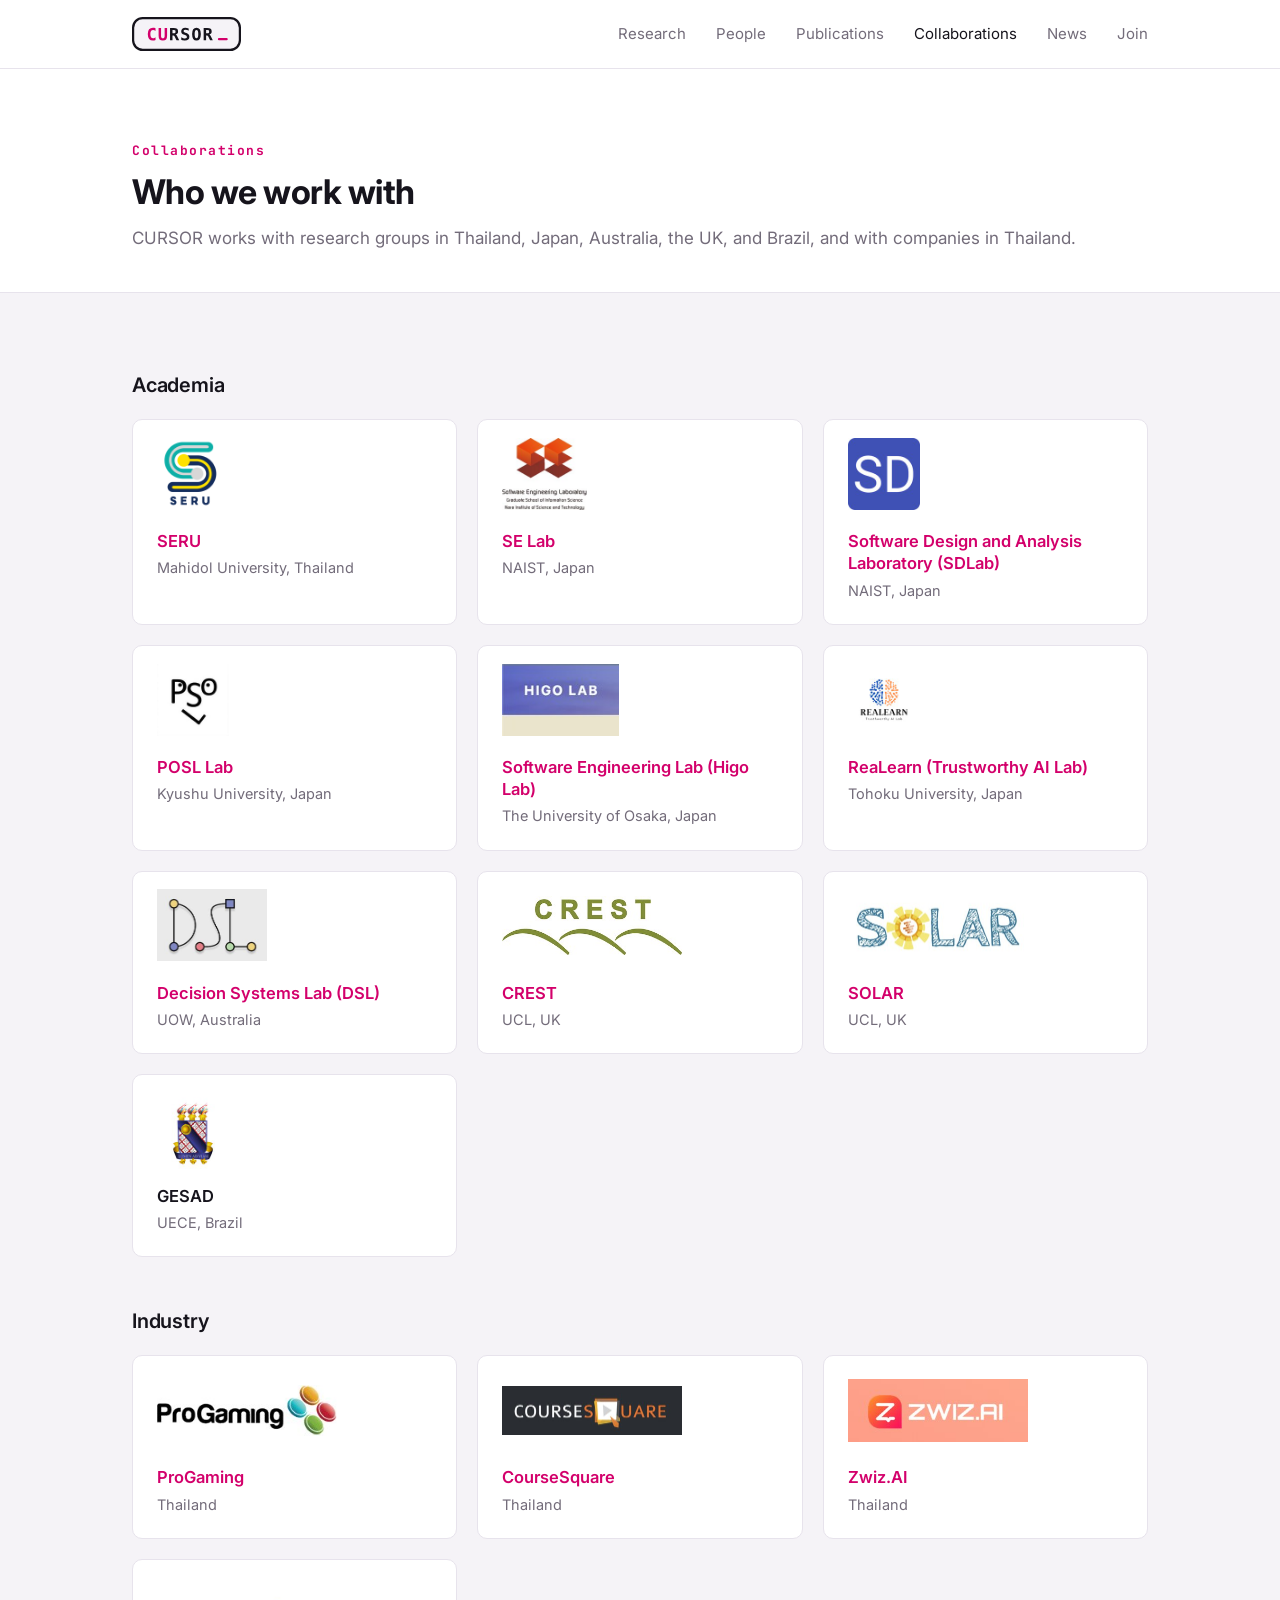
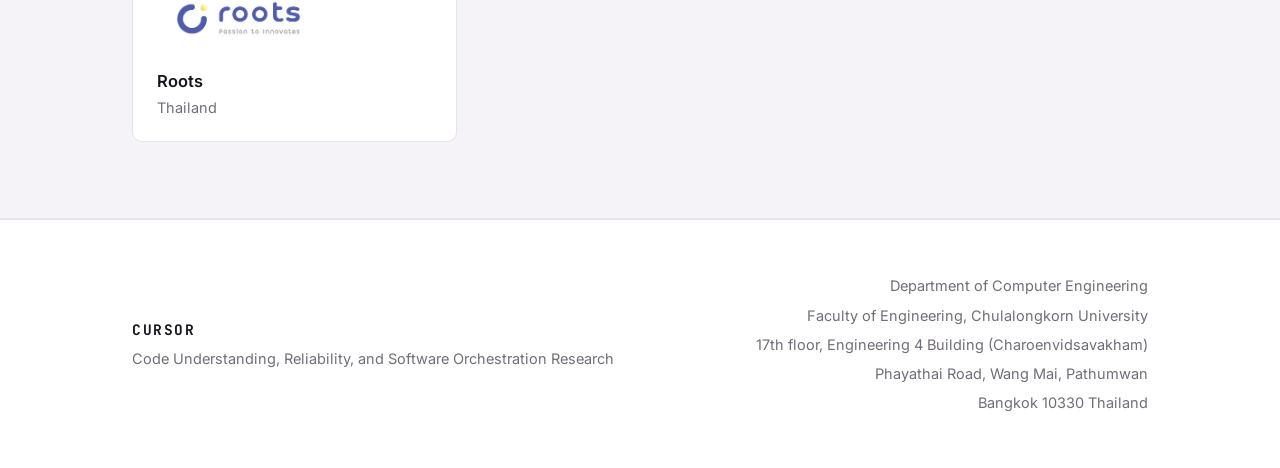
==== collaborations.html @ 875ae2e3 "Add Collaborations page and QuASoQ 2026 news Add a Collaborations menu item and page listing academi" ====
<!DOCTYPE html>
<html lang="en">
<head>
<meta charset="UTF-8">
<meta name="viewport" content="width=device-width, initial-scale=1.0">
<title>Collaborations — CURSOR</title>
<meta name="description" content="Research groups that collaborate with CURSOR, the software engineering research lab at the Department of Computer Engineering, Faculty of Engineering, Chulalongkorn University.">
<link rel="icon" href="images/favicon.ico" sizes="32x32">
<link rel="icon" type="image/svg+xml" href="images/favicon.svg">
<link rel="apple-touch-icon" href="images/apple-touch-icon.png">
<link rel="preconnect" href="https://fonts.googleapis.com">
<link rel="preconnect" href="https://fonts.gstatic.com" crossorigin>
<link href="https://fonts.googleapis.com/css2?family=Inter:wght@400;500;600;700&family=JetBrains+Mono:wght@500;700&display=swap" rel="stylesheet">
<link rel="stylesheet" href="css/style.css">
</head>
<body>

<header class="nav">
  <div class="wrap nav-inner">
    <a class="brand" href="index.html" aria-label="CURSOR home">
      <img class="logo" src="images/cursor-field.svg" alt="CURSOR" width="109" height="34">
    </a>
    <button class="menu-btn" aria-label="Menu" aria-expanded="false"><span></span><span></span><span></span></button>
    <nav class="links" id="menu">
      <a href="index.html#research">Research</a>
      <a href="people.html">People</a>
      <a href="publications.html">Publications</a>
      <a href="collaborations.html" aria-current="page" style="color:var(--ink)">Collaborations</a>
      <a href="news.html">News</a>
      <a href="index.html#join">Join</a>
    </nav>
  </div>
</header>

<main id="top">

  <section class="page-head">
    <div class="wrap">
      <div class="sec-head" style="margin-bottom:0">
        <h2>Collaborations</h2>
        <div class="big">Who we work with</div>
        <p>CURSOR works with research groups in Thailand, Japan, Australia, the UK, and Brazil, and with companies in Thailand.</p>
      </div>
    </div>
  </section>

  <section class="panel">
    <div class="wrap">
      <h3 class="partner-group">Academia</h3>
      <div class="partners">
        <div class="partner">
          <div class="partner-logo"><a href="https://muict-seru.github.io" tabindex="-1" aria-hidden="true"><img src="images/partners/seru.png" alt="SERU logo" loading="lazy"></a></div>
          <h4><a href="https://muict-seru.github.io" style="color:var(--magenta)">SERU</a></h4>
          <p>Mahidol University, Thailand</p>
        </div>
        <div class="partner">
          <div class="partner-logo"><a href="https://naist-se.github.io/" tabindex="-1" aria-hidden="true"><img src="images/partners/se-lab-naist-japan.jpg" alt="SE Lab logo" loading="lazy"></a></div>
          <h4><a href="https://naist-se.github.io/" style="color:var(--magenta)">SE Lab</a></h4>
          <p>NAIST, Japan</p>
        </div>
        <div class="partner">
          <div class="partner-logo"><a href="https://sdlab.naist.jp/en/" tabindex="-1" aria-hidden="true"><img src="images/partners/sd-lab-naist-japan.jpg" alt="Software Design and Analysis Laboratory (SDLab) logo" loading="lazy"></a></div>
          <h4><a href="https://sdlab.naist.jp/en/" style="color:var(--magenta)">Software Design and Analysis Laboratory (SDLab)</a></h4>
          <p>NAIST, Japan</p>
        </div>
        <div class="partner">
          <div class="partner-logo"><a href="https://posl.ait.kyushu-u.ac.jp/en/" tabindex="-1" aria-hidden="true"><img src="images/partners/posl-lab-kyushu-university-japan.jpg" alt="POSL Lab logo" loading="lazy"></a></div>
          <h4><a href="https://posl.ait.kyushu-u.ac.jp/en/" style="color:var(--magenta)">POSL Lab</a></h4>
          <p>Kyushu University, Japan</p>
        </div>
        <div class="partner">
          <div class="partner-logo"><a href="https://sel.ist.osaka-u.ac.jp/" tabindex="-1" aria-hidden="true"><img src="images/partners/software-engineering-lab-higo-lab.jpg" alt="Software Engineering Lab (Higo Lab) logo" loading="lazy"></a></div>
          <h4><a href="https://sel.ist.osaka-u.ac.jp/" style="color:var(--magenta)">Software Engineering Lab (Higo Lab)</a></h4>
          <p>The University of Osaka, Japan</p>
        </div>
        <div class="partner">
          <div class="partner-logo"><a href="https://sites.google.com/view/racharak-lab" tabindex="-1" aria-hidden="true"><img src="images/partners/realearn-trustworthy-ai-lab-tohoku.jpg" alt="ReaLearn (Trustworthy AI Lab) logo" loading="lazy"></a></div>
          <h4><a href="https://sites.google.com/view/racharak-lab" style="color:var(--magenta)">ReaLearn (Trustworthy AI Lab)</a></h4>
          <p>Tohoku University, Japan</p>
        </div>
        <div class="partner">
          <div class="partner-logo"><a href="http://www.dsl.uow.edu.au/" tabindex="-1" aria-hidden="true"><img src="images/partners/decision-systems-lab-dsl-uow.jpg" alt="Decision Systems Lab (DSL) logo" loading="lazy"></a></div>
          <h4><a href="http://www.dsl.uow.edu.au/" style="color:var(--magenta)">Decision Systems Lab (DSL)</a></h4>
          <p>UOW, Australia</p>
        </div>
        <div class="partner">
          <div class="partner-logo"><a href="https://www.ucl.ac.uk/crest" tabindex="-1" aria-hidden="true"><img src="images/partners/centre-for-research-on-evolution.jpg" alt="CREST logo" loading="lazy"></a></div>
          <h4><a href="https://www.ucl.ac.uk/crest" style="color:var(--magenta)">CREST</a></h4>
          <p>UCL, UK</p>
        </div>
        <div class="partner">
          <div class="partner-logo"><a href="https://solar.cs.ucl.ac.uk/" tabindex="-1" aria-hidden="true"><img src="images/partners/software-optimisation-learning-and-analytics.jpg" alt="SOLAR logo" loading="lazy"></a></div>
          <h4><a href="https://solar.cs.ucl.ac.uk/" style="color:var(--magenta)">SOLAR</a></h4>
          <p>UCL, UK</p>
        </div>
        <div class="partner">
          <div class="partner-logo"><img src="images/partners/software-engineering-and-distributed-systems.jpg" alt="GESAD logo" loading="lazy"></div>
          <h4>GESAD</h4>
          <p>UECE, Brazil</p>
        </div>
      </div>
      <h3 class="partner-group">Industry</h3>
      <div class="partners">
        <div class="partner">
          <div class="partner-logo"><a href="https://www.progaming.co.th/" tabindex="-1" aria-hidden="true"><img src="images/partners/progaming.jpg" alt="ProGaming logo" loading="lazy"></a></div>
          <h4><a href="https://www.progaming.co.th/" style="color:var(--magenta)">ProGaming</a></h4>
          <p>Thailand</p>
        </div>
        <div class="partner">
          <div class="partner-logo"><a href="https://www.coursesquare.co/" tabindex="-1" aria-hidden="true"><img src="images/partners/coursesquare.jpg" alt="CourseSquare logo" loading="lazy"></a></div>
          <h4><a href="https://www.coursesquare.co/" style="color:var(--magenta)">CourseSquare</a></h4>
          <p>Thailand</p>
        </div>
        <div class="partner">
          <div class="partner-logo"><a href="https://www.zwiz.ai/" tabindex="-1" aria-hidden="true"><img src="images/partners/zwizai.jpg" alt="Zwiz.AI logo" loading="lazy"></a></div>
          <h4><a href="https://www.zwiz.ai/" style="color:var(--magenta)">Zwiz.AI</a></h4>
          <p>Thailand</p>
        </div>
        <div class="partner">
          <div class="partner-logo"><img src="images/partners/roots-current-and-previous-funding.jpg" alt="Roots logo" loading="lazy"></div>
          <h4>Roots</h4>
          <p>Thailand</p>
        </div>
      </div>
    </div>
  </section>

</main>

<footer>
  <div class="wrap foot-inner">
    <div>
      <div class="foot-brand">CURSOR</div>
      <div style="margin-top:6px;">Code Understanding, Reliability, and Software Orchestration Research</div>
    </div>
    <div class="foot-addr">
      <div>Department of Computer Engineering</div>
      <div style="margin-top:6px;">Faculty of Engineering, Chulalongkorn University</div>
      <div style="margin-top:6px;">17th floor, Engineering 4 Building (Charoenvidsavakham)</div>
      <div style="margin-top:6px;">Phayathai Road, Wang Mai, Pathumwan</div>
      <div style="margin-top:6px;">Bangkok 10330 Thailand</div>
    </div>
  </div>
</footer>

<script>
  var btn=document.querySelector('.menu-btn'), menu=document.getElementById('menu');
  btn.addEventListener('click',function(){var open=menu.classList.toggle('open');btn.setAttribute('aria-expanded',open);});
  menu.addEventListener('click',function(e){if(e.target.tagName==='A') menu.classList.remove('open');});
</script>
</body>
</html>
---- css/style.css ----
:root{
  --white:#FFFFFF;--panel:#F5F3F7;--ink:#16141C;--magenta:#D3006B;
  --slate:#736C7A;--hair:#E7E3EC;--maxw:1080px;
  --sans:'Inter',system-ui,-apple-system,Segoe UI,Helvetica,Arial,sans-serif;
  --mono:'JetBrains Mono',ui-monospace,SFMono-Regular,Menlo,Consolas,monospace;
}
*{box-sizing:border-box;}
html{scroll-behavior:smooth;}
@media (prefers-reduced-motion:reduce){html{scroll-behavior:auto;}}
body{margin:0;background:var(--white);color:var(--ink);font-family:var(--sans);
  font-size:17px;line-height:1.6;-webkit-font-smoothing:antialiased;text-rendering:optimizeLegibility;}
a{color:inherit;text-decoration:none;}
.wrap{max-width:var(--maxw);margin:0 auto;padding:0 32px;}

header.nav{position:sticky;top:0;z-index:50;background:rgba(255,255,255,.86);
  backdrop-filter:saturate(1.4) blur(8px);border-bottom:1px solid var(--hair);}
.nav-inner{display:flex;align-items:center;justify-content:space-between;height:68px;}
.brand{display:flex;align-items:center;gap:12px;}
.brand .logo{height:34px;width:auto;display:block;}
nav.links{display:flex;gap:30px;}
nav.links a{font-size:15px;color:var(--slate);transition:color .15s;}
nav.links a:hover{color:var(--ink);}
.menu-btn{display:none;background:none;border:0;cursor:pointer;padding:8px;}
.menu-btn span{display:block;width:22px;height:2px;background:var(--ink);margin:4px 0;}

.hero{padding:96px 0 72px;}
.hero-grid{display:grid;grid-template-columns:1fr;gap:36px;}
.kicker{font-family:var(--mono);font-size:13px;color:var(--slate);margin:0 0 22px;letter-spacing:.5px;}
.kicker .dot{color:var(--magenta);}
h1.hero-title{font-size:clamp(34px,5vw,52px);line-height:1.08;font-weight:700;letter-spacing:-.02em;margin:0 0 22px;}
.hero-sub{font-family:var(--mono);font-size:15px;color:var(--ink);margin:0 0 24px;font-weight:500;}
.hero p.lede{font-size:18px;color:var(--slate);margin:0 0 32px;}
.cta-row{display:flex;gap:14px;flex-wrap:wrap;}
.btn{display:inline-block;padding:12px 22px;border-radius:8px;font-size:15px;font-weight:600;transition:background .15s,border-color .15s;}
.btn-primary{background:var(--ink);color:var(--white);}
.btn-primary:hover{background:#000;}
.btn-ghost{border:1px solid var(--hair);color:var(--ink);}
.btn-ghost:hover{border-color:var(--ink);}
.hero-art{order:-1;display:flex;justify-content:flex-start;}
.hero-art svg{width:100%;max-width:300px;height:auto;}

.draw{stroke-dasharray:1;stroke-dashoffset:1;animation:draw 1.05s ease forwards;}
@keyframes draw{to{stroke-dashoffset:0;}}
.pop{opacity:0;animation:pop .32s ease forwards;}
@keyframes pop{to{opacity:1;}}
.uscore{animation:blink 1.15s steps(1,end) infinite;}
@keyframes blink{0%,55%{opacity:1;}56%,100%{opacity:0;}}
@media (prefers-reduced-motion:reduce){
  .draw{stroke-dashoffset:0;animation:none;}.pop{opacity:1;animation:none;}.uscore{animation:none;}
}

section{padding:76px 0;}
section.panel{background:var(--panel);border-top:1px solid var(--hair);border-bottom:1px solid var(--hair);}
.sec-head{margin:0 0 40px;}
.sec-head h2{font-size:13px;font-family:var(--mono);font-weight:700;letter-spacing:1.5px;color:var(--magenta);margin:0 0 10px;}
.sec-head .big{font-size:clamp(26px,3.5vw,34px);font-weight:700;letter-spacing:-.015em;line-height:1.15;color:var(--ink);}
.sec-head p{color:var(--slate);margin:14px 0 0;}

.pillars{position:relative;display:grid;grid-template-columns:repeat(3,1fr);gap:36px;margin-top:16px;}
.pillars::before{content:"";position:absolute;top:10px;left:9px;right:calc(33.333% - 33px);height:2px;background:var(--ink);}
.pillar{position:relative;padding-top:44px;}
.pillar .node{position:absolute;top:2px;left:0;width:18px;height:18px;border-radius:50%;background:var(--magenta);}
.pillar h3{font-size:20px;margin:0 0 10px;font-weight:600;letter-spacing:-.01em;}
.pillar p{margin:0;color:var(--slate);font-size:15.5px;}
.pillar .tags{margin-top:14px;font-family:var(--mono);font-size:12.5px;color:var(--ink);}
.partner-group{font-size:20px;font-weight:600;letter-spacing:-.01em;margin:0 0 18px;}
.partners + .partner-group{margin-top:48px;}
.partners{display:grid;grid-template-columns:repeat(3,1fr);gap:20px;}
.partner{background:var(--white);border:1px solid var(--hair);border-radius:10px;padding:22px 24px;}
.partner-logo{height:72px;display:flex;align-items:center;margin-bottom:16px;}
.partner-logo img{max-height:72px;max-width:180px;width:auto;height:auto;}
.partner h4{font-size:16.5px;margin:0 0 4px;font-weight:600;line-height:1.35;}
.partner p{margin:0;color:var(--slate);font-size:14.5px;}
.topics{margin-top:48px;padding-top:32px;border-top:1px solid var(--hair);}
.topics h3{font-size:20px;margin:0 0 10px;font-weight:600;letter-spacing:-.01em;}
.topics p{margin:0 0 20px;color:var(--slate);font-size:15.5px;max-width:60ch;}
.topic-links{display:flex;flex-wrap:wrap;gap:12px;}

.person{display:grid;grid-template-columns:150px 1fr;gap:28px;align-items:start;}
.avatar{width:150px;height:150px;border-radius:14px;background:var(--panel);border:1px solid var(--hair);display:flex;align-items:center;justify-content:center;overflow:hidden;}
.avatar img{width:100%;height:100%;object-fit:cover;display:block;}
.avatar svg{width:74px;height:66px;}
.person h3{margin:0 0 4px;font-size:22px;font-weight:700;}
.person .role{color:var(--magenta);font-family:var(--mono);font-size:13.5px;margin:0 0 14px;}
.person p{margin:0 0 16px;color:var(--slate);}
.plinks{display:flex;gap:22px;flex-wrap:wrap;font-size:14.5px;}
.plinks a{display:inline-flex;align-items:center;gap:7px;color:var(--ink);}
.plinks a span{border-bottom:1px solid var(--hair);padding-bottom:2px;transition:border-color .15s;}
.plinks a svg{width:16px;height:16px;flex:none;color:var(--slate);transition:color .15s;}
.plinks a:hover span{border-color:var(--magenta);}
.plinks a:hover svg{color:var(--magenta);}
.join-note{margin-top:34px;padding:22px 24px;border:1px solid var(--hair);border-left:3px solid var(--magenta);border-radius:8px;background:var(--white);}
.join-note p{margin:0;color:var(--slate);}
.join-note b{color:var(--ink);}

.venues{display:flex;gap:10px;flex-wrap:wrap;margin:0 0 30px;}
.venues span{font-family:var(--mono);font-size:12.5px;color:var(--slate);border:1px solid var(--hair);border-radius:999px;padding:5px 12px;}
ul.pubs{list-style:none;margin:0;padding:0;}
ul.pubs li{padding:20px 0;border-top:1px solid var(--hair);display:grid;grid-template-columns:88px 1fr;gap:20px;}
ul.pubs li:last-child{border-bottom:1px solid var(--hair);}
.pub-tag{font-family:var(--mono);font-size:13px;color:var(--magenta);font-weight:700;padding-top:2px;}
.pub-body .t{font-weight:600;color:var(--ink);}
.pub-body .a{color:var(--slate);font-size:15px;margin-top:3px;}
.see-all{margin-top:26px;font-size:15px;}
.see-all a{border-bottom:1px solid var(--magenta);padding-bottom:2px;color:var(--ink);}

.page-head{padding:72px 0 40px;}
.stats{display:flex;gap:36px;flex-wrap:wrap;margin:30px 0 0;}
.stat .n{font-size:28px;font-weight:700;color:var(--ink);line-height:1.1;}
.stat .l{font-family:var(--mono);font-size:12px;color:var(--slate);margin-top:4px;}
.pub-tools{display:flex;gap:16px;flex-wrap:wrap;align-items:center;justify-content:space-between;margin:0 0 30px;}
.filters{display:flex;gap:8px;flex-wrap:wrap;}
.filters button{font-family:var(--mono);font-size:12.5px;color:var(--slate);background:var(--white);border:1px solid var(--hair);border-radius:999px;padding:6px 13px;cursor:pointer;transition:border-color .15s,color .15s;}
.filters button:hover{color:var(--ink);border-color:var(--ink);}
.filters button[aria-pressed="true"]{background:var(--ink);border-color:var(--ink);color:var(--white);}
.pub-search{font:inherit;font-size:15px;padding:8px 14px;border:1px solid var(--hair);border-radius:8px;background:var(--white);color:var(--ink);min-width:240px;}
.pub-search:focus{outline:none;border-color:var(--magenta);}
.year{font-family:var(--mono);font-size:13px;font-weight:700;color:var(--ink);letter-spacing:1px;margin:40px 0 0;padding-bottom:10px;}
.year:first-child{margin-top:0;}
.pub-body .au{color:var(--slate);font-size:15px;margin-top:3px;}
.pub-body .au b{color:var(--ink);font-weight:600;}
.pub-body .v{color:var(--slate);font-size:15px;font-style:italic;}
.pub-links{display:flex;gap:8px;flex-wrap:wrap;margin-top:8px;}
.pub-links a{font-family:var(--mono);font-size:12px;color:var(--ink);border:1px solid var(--hair);border-radius:6px;padding:2px 9px;transition:border-color .15s;}
.pub-links a:hover{border-color:var(--magenta);}
.pub-body .t a:hover{color:var(--magenta);}
.pub-status{color:var(--slate);}

ul.news{list-style:none;margin:0;padding:0;max-width:70ch;}
ul.news li{display:grid;grid-template-columns:130px 1fr;gap:20px;padding:16px 0;border-top:1px solid var(--hair);}
ul.news li:last-child{border-bottom:1px solid var(--hair);}
ul.news .when{font-family:var(--mono);font-size:13px;color:var(--slate);padding-top:2px;}
ul.news .what{color:var(--ink);}
ul.news .news-img{display:block;margin-top:14px;max-width:520px;}
ul.news .news-img img{display:block;width:100%;height:auto;border:1px solid var(--hair);border-radius:6px;}
ul.news .news-list{margin:8px 0 8px;padding-left:20px;}
ul.news .news-list li{display:list-item;padding:3px 0;border:0;}

footer{padding:54px 0;border-top:1px solid var(--hair);color:var(--slate);font-size:14.5px;}
.foot-inner{display:flex;justify-content:space-between;gap:24px;flex-wrap:wrap;align-items:center;}
.foot-brand{font-family:var(--mono);font-weight:700;color:var(--ink);letter-spacing:1.5px;}
.foot-addr{text-align:right;}

@media (max-width:820px){
  nav.links{display:none;}
  .menu-btn{display:block;}
  nav.links.open{display:flex;position:absolute;top:68px;left:0;right:0;flex-direction:column;gap:0;
    background:var(--white);border-bottom:1px solid var(--hair);padding:8px 32px 16px;}
  nav.links.open a{padding:12px 0;border-bottom:1px solid var(--hair);}
  .hero-art svg{max-width:220px;}
  .pillars{grid-template-columns:1fr;gap:0;}
  .partners{grid-template-columns:1fr 1fr;gap:14px;}
  .partner{padding:18px;}
  .pillars::before{top:0;bottom:0;left:8px;right:auto;width:2px;height:auto;}
  .pillar{padding:0 0 34px 40px;}
  .pillar .node{top:4px;}
  .person{grid-template-columns:1fr;}
  ul.pubs li,ul.news li{grid-template-columns:1fr;gap:6px;}
  .pub-search{min-width:0;width:100%;}
  .foot-addr{text-align:left;}
}
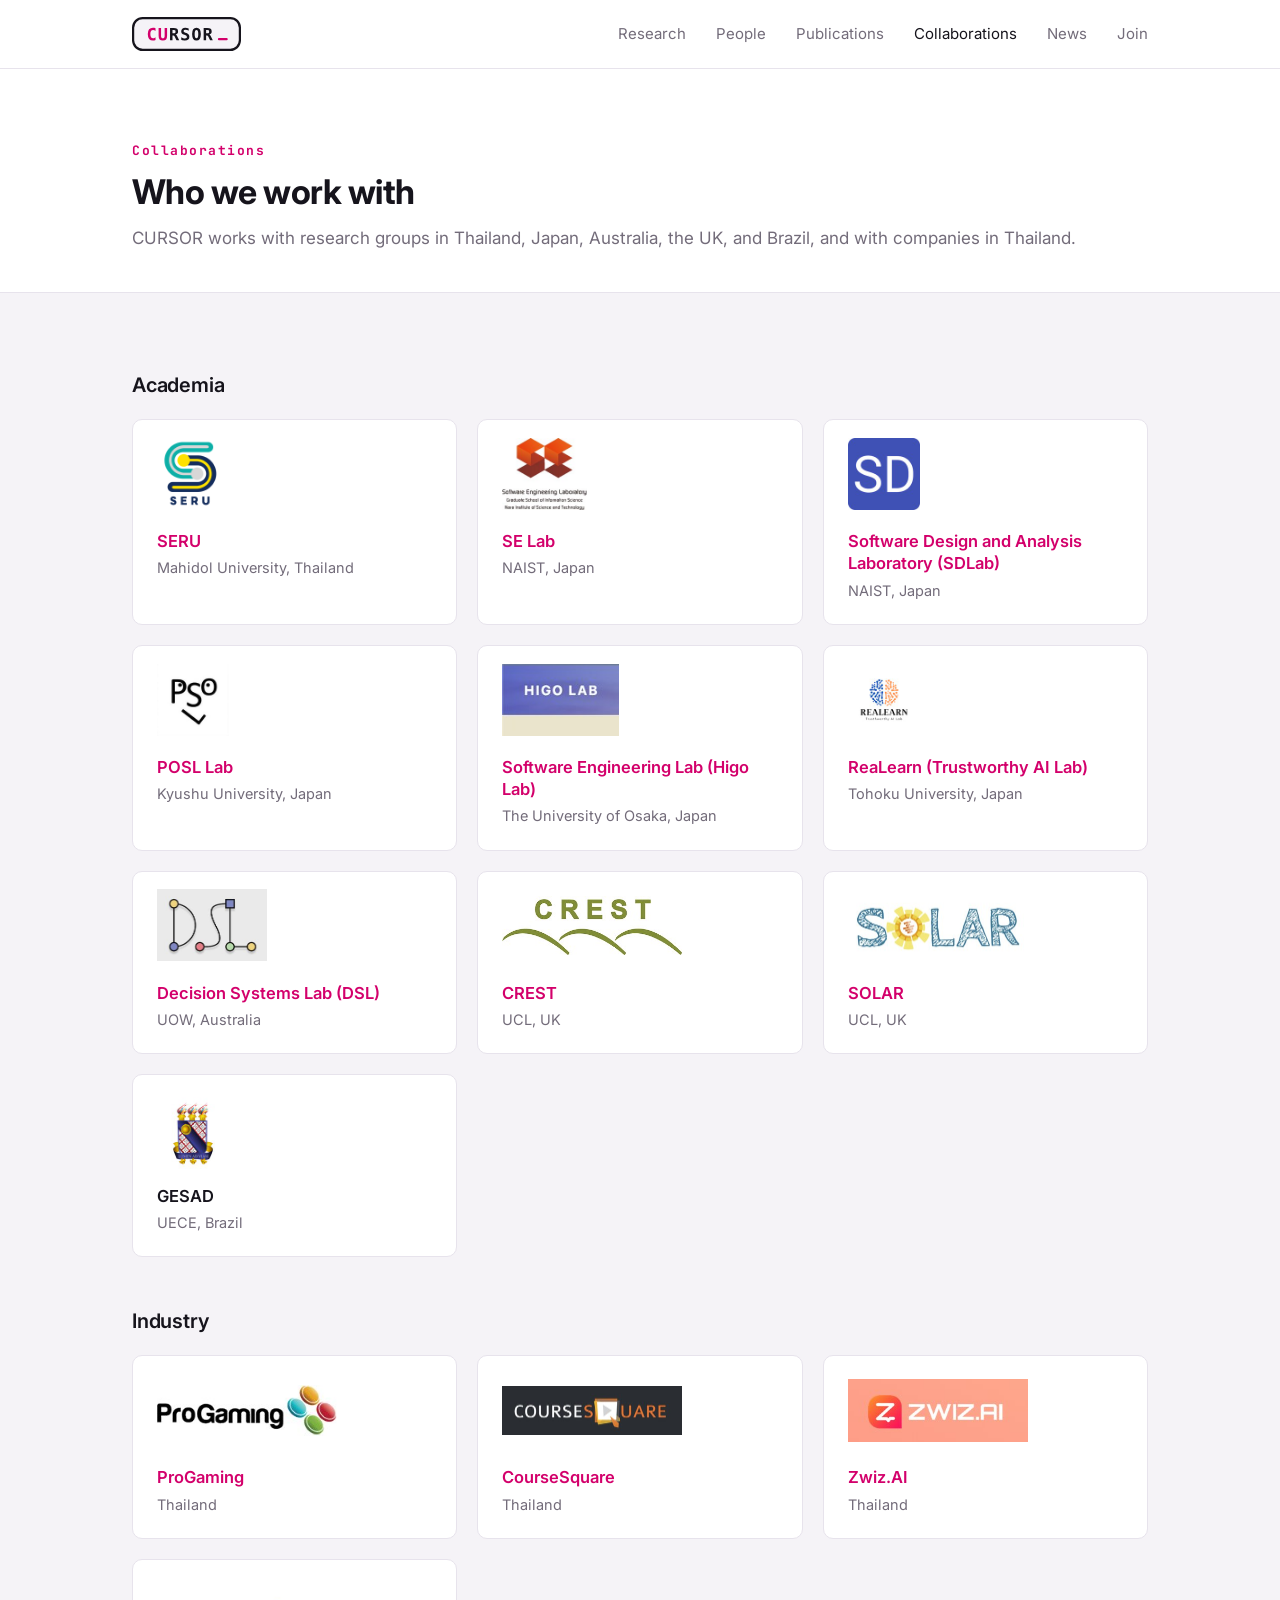
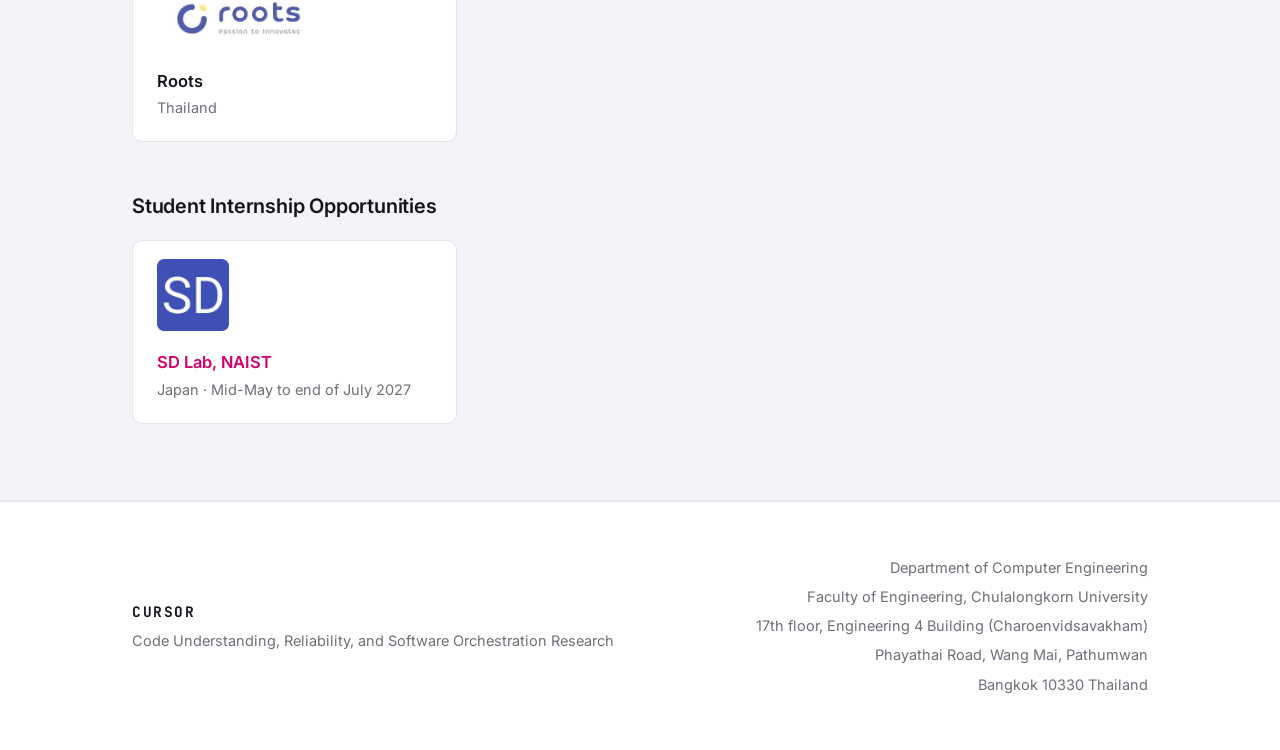
==== commit 80e258cc: "Add internship section and NAIST SD Lab 2027 internship page Co-Authored-By: Claude Opus 5.5 <norepl" ====
--- a/collaborations.html
+++ b/collaborations.html
@@ -122,6 +122,15 @@
           <p>Thailand</p>
         </div>
       </div>
+      <h3 class="partner-group" id="internships">Student Internship Opportunities</h3>
+      <!-- One card per internship opportunity, each linking to its own sub page -->
+      <div class="partners">
+        <div class="partner">
+          <div class="partner-logo"><a href="internship-naist-sdlab-2027.html" tabindex="-1" aria-hidden="true"><img src="images/partners/sd-lab-naist-japan.jpg" alt="SD Lab logo" loading="lazy"></a></div>
+          <h4><a href="internship-naist-sdlab-2027.html" style="color:var(--magenta)">SD Lab, NAIST</a></h4>
+          <p>Japan · Mid-May to end of July 2027</p>
+        </div>
+      </div>
     </div>
   </section>
 
--- a/css/style.css
+++ b/css/style.css
@@ -71,6 +71,18 @@
 .partner-logo img{max-height:72px;max-width:180px;width:auto;height:auto;}
 .partner h4{font-size:16.5px;margin:0 0 4px;font-weight:600;line-height:1.35;}
 .partner p{margin:0;color:var(--slate);font-size:14.5px;}
+.back-link{margin:0 0 28px;font-size:14.5px;}
+.intern-head{display:flex;align-items:center;gap:32px;}
+.intern-logo{width:112px;height:112px;flex:none;border-radius:10px;}
+.intern-figure{margin:0 0 36px;max-width:860px;}
+.intern-photo{display:block;width:100%;height:360px;object-fit:cover;border-radius:10px;}
+.intern-figure figcaption{margin-top:8px;font-size:12.5px;color:var(--slate);}
+.intern-figure figcaption a{color:inherit;text-decoration:underline;}
+.facts{display:grid;grid-template-columns:240px 1fr;margin:0;max-width:860px;border-top:1px solid var(--hair);}
+.facts dt,.facts dd{padding:14px 0;border-bottom:1px solid var(--hair);margin:0;}
+.facts dt{font-family:var(--mono);font-size:13px;color:var(--slate);padding-top:16px;}
+.facts dd{color:var(--ink);}
+.facts dd ul{margin:0;padding-left:18px;}
 .topics{margin-top:48px;padding-top:32px;border-top:1px solid var(--hair);}
 .topics h3{font-size:20px;margin:0 0 10px;font-weight:600;letter-spacing:-.01em;}
 .topics p{margin:0 0 20px;color:var(--slate);font-size:15.5px;max-width:60ch;}
@@ -151,6 +163,11 @@
   .pillars{grid-template-columns:1fr;gap:0;}
   .partners{grid-template-columns:1fr 1fr;gap:14px;}
   .partner{padding:18px;}
+  .facts{grid-template-columns:1fr;}
+  .intern-head{flex-direction:column;align-items:flex-start;gap:20px;}
+  .intern-logo{width:80px;height:80px;}
+  .intern-photo{height:220px;}
+  .facts dt{border-bottom:0;padding-bottom:0;}
   .pillars::before{top:0;bottom:0;left:8px;right:auto;width:2px;height:auto;}
   .pillar{padding:0 0 34px 40px;}
   .pillar .node{top:4px;}
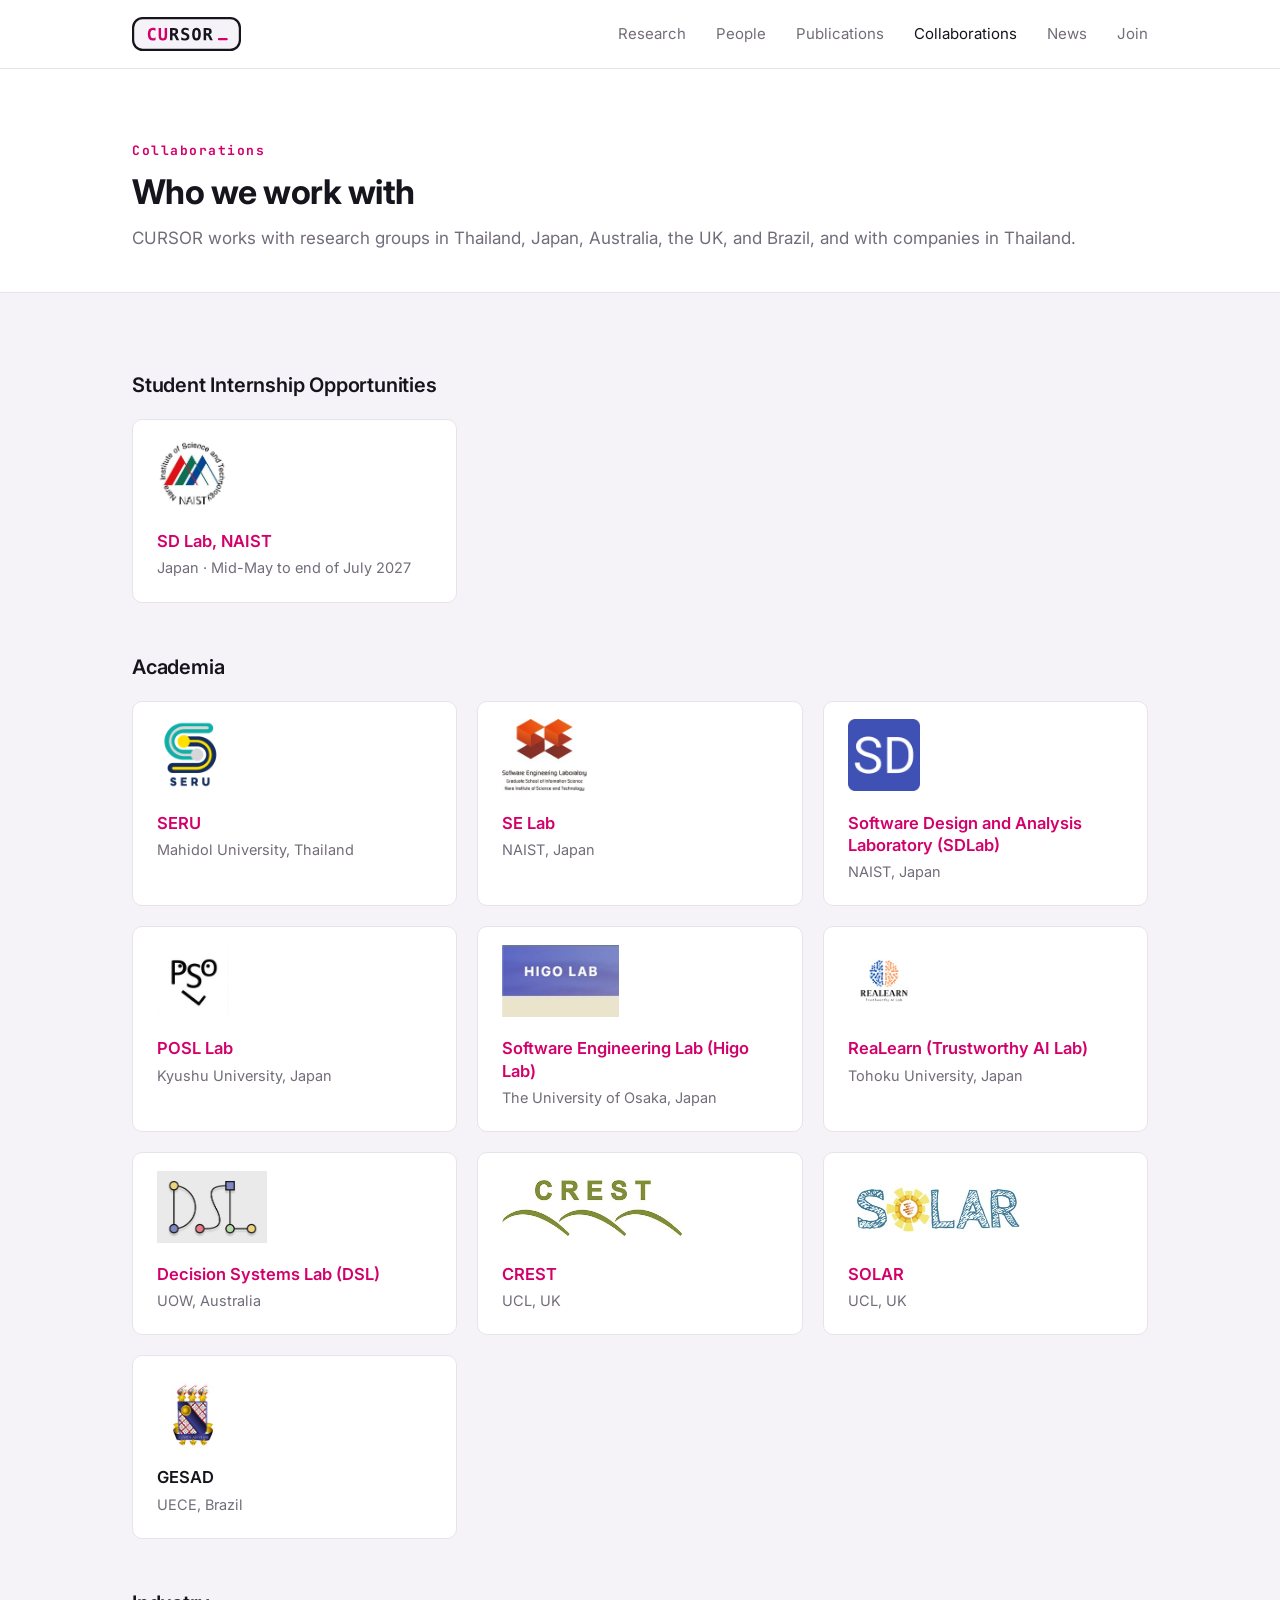
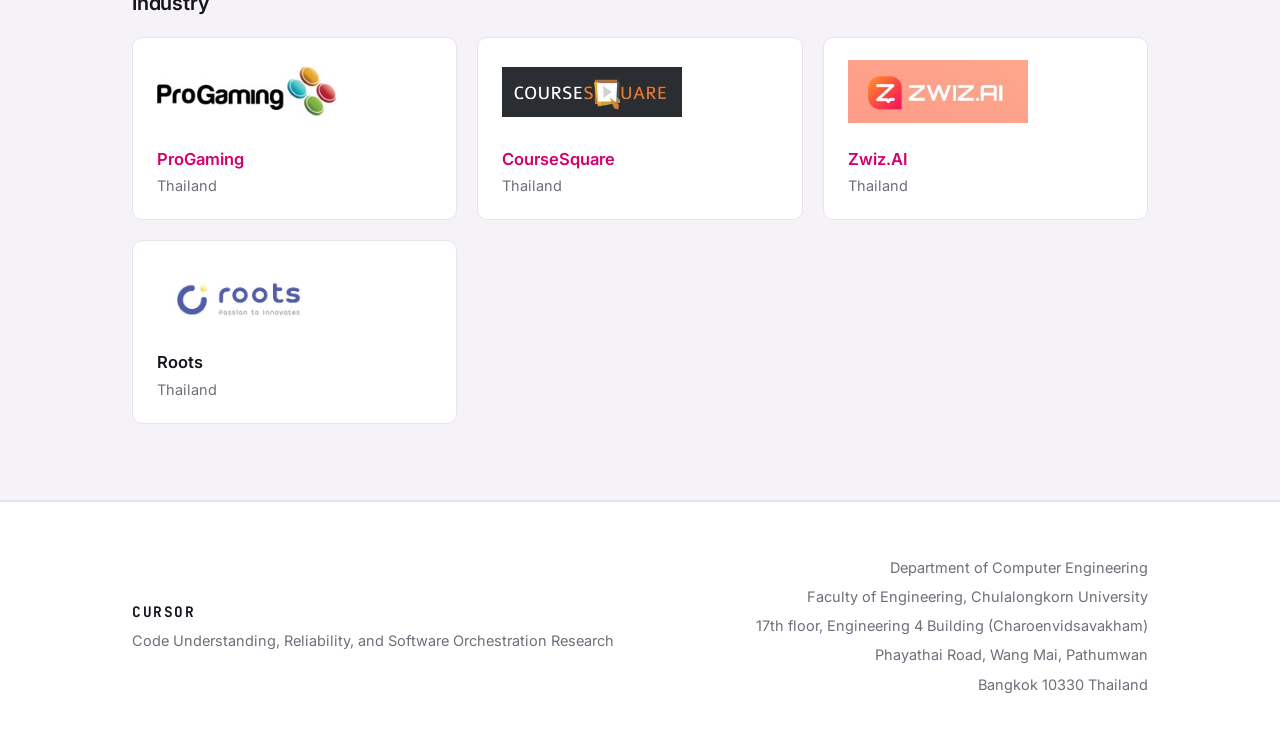
==== commit 8bce26f7: "Move internship section to top of Collaborations page and use NAIST logo on its card Co-Authored-By:" ====
--- a/collaborations.html
+++ b/collaborations.html
@@ -46,6 +46,15 @@
 
   <section class="panel">
     <div class="wrap">
+      <h3 class="partner-group" id="internships">Student Internship Opportunities</h3>
+      <!-- One card per internship opportunity, each linking to its own sub page -->
+      <div class="partners">
+        <div class="partner">
+          <div class="partner-logo"><a href="internship-naist-sdlab-2027.html" tabindex="-1" aria-hidden="true"><img src="images/internships/naist-logo.jpg" alt="NAIST logo" loading="lazy"></a></div>
+          <h4><a href="internship-naist-sdlab-2027.html" style="color:var(--magenta)">SD Lab, NAIST</a></h4>
+          <p>Japan · Mid-May to end of July 2027</p>
+        </div>
+      </div>
       <h3 class="partner-group">Academia</h3>
       <div class="partners">
         <div class="partner">
@@ -122,15 +131,6 @@
           <p>Thailand</p>
         </div>
       </div>
-      <h3 class="partner-group" id="internships">Student Internship Opportunities</h3>
-      <!-- One card per internship opportunity, each linking to its own sub page -->
-      <div class="partners">
-        <div class="partner">
-          <div class="partner-logo"><a href="internship-naist-sdlab-2027.html" tabindex="-1" aria-hidden="true"><img src="images/partners/sd-lab-naist-japan.jpg" alt="SD Lab logo" loading="lazy"></a></div>
-          <h4><a href="internship-naist-sdlab-2027.html" style="color:var(--magenta)">SD Lab, NAIST</a></h4>
-          <p>Japan · Mid-May to end of July 2027</p>
-        </div>
-      </div>
     </div>
   </section>
 
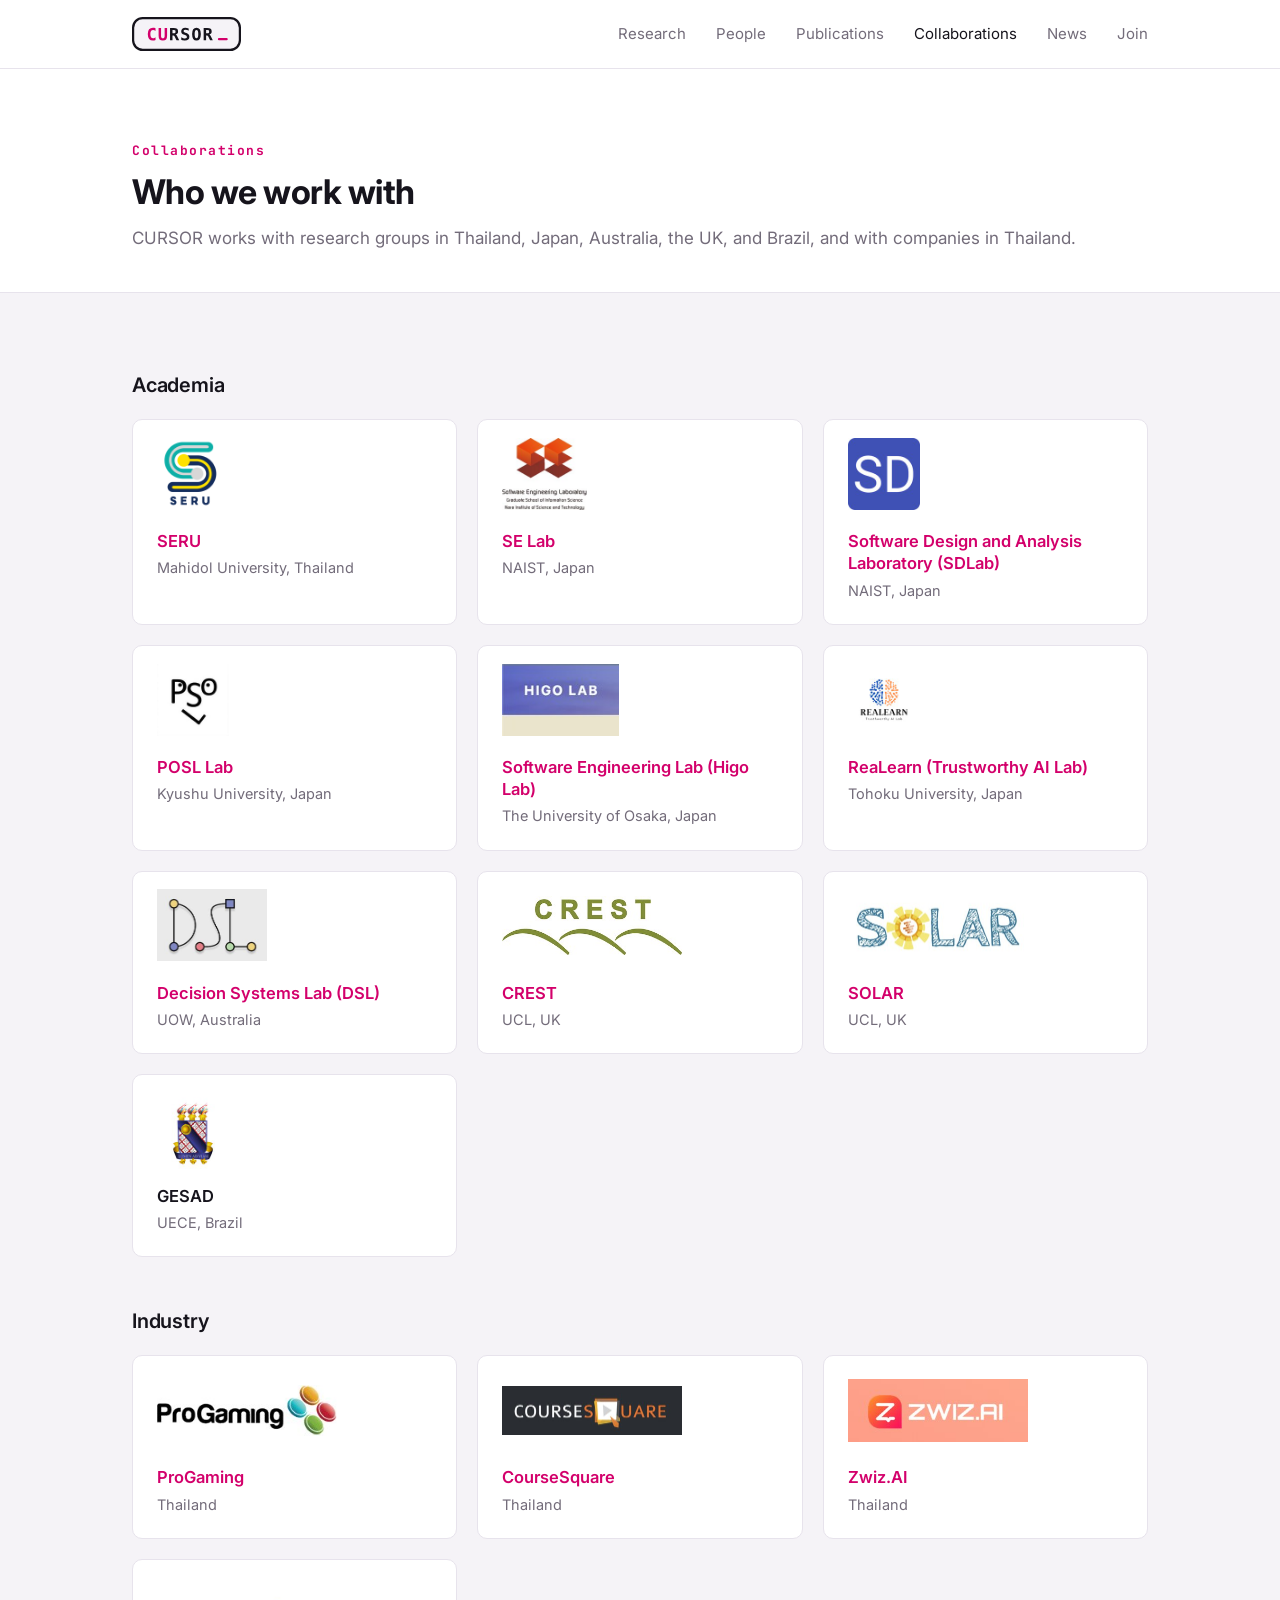
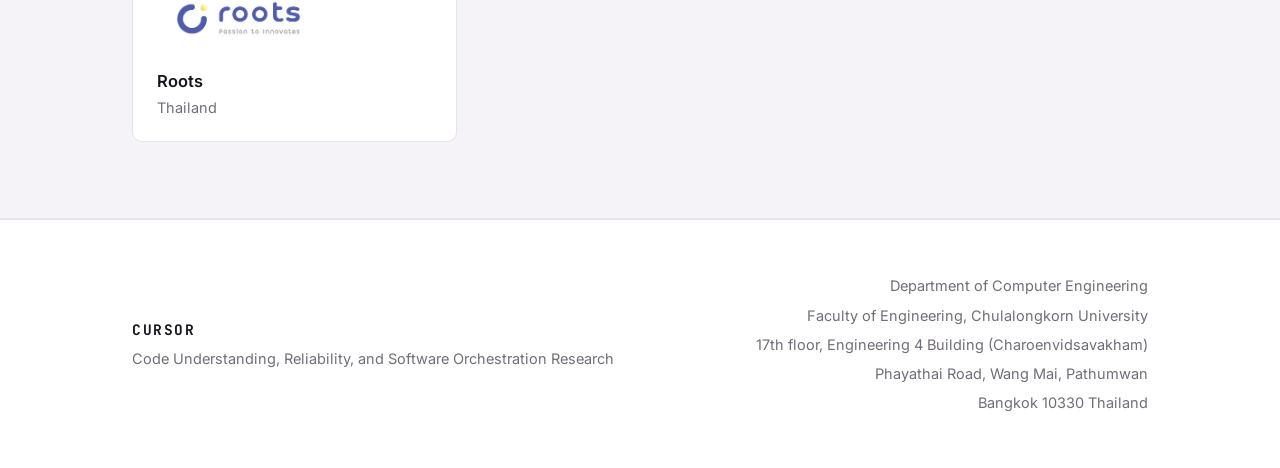
==== commit 12567a85: "Move internships to News page and add Osaka and Tohoku internships Move the Summer 2027 internship s" ====
--- a/collaborations.html
+++ b/collaborations.html
@@ -46,15 +46,6 @@
 
   <section class="panel">
     <div class="wrap">
-      <h3 class="partner-group" id="internships">Student Internship Opportunities</h3>
-      <!-- One card per internship opportunity, each linking to its own sub page -->
-      <div class="partners">
-        <div class="partner">
-          <div class="partner-logo"><a href="internship-naist-sdlab-2027.html" tabindex="-1" aria-hidden="true"><img src="images/internships/naist-logo.jpg" alt="NAIST logo" loading="lazy"></a></div>
-          <h4><a href="internship-naist-sdlab-2027.html" style="color:var(--magenta)">SD Lab, NAIST</a></h4>
-          <p>Japan · Mid-May to end of July 2027</p>
-        </div>
-      </div>
       <h3 class="partner-group">Academia</h3>
       <div class="partners">
         <div class="partner">
--- a/css/style.css
+++ b/css/style.css
@@ -65,6 +65,7 @@
 .pillar .tags{margin-top:14px;font-family:var(--mono);font-size:12.5px;color:var(--ink);}
 .partner-group{font-size:20px;font-weight:600;letter-spacing:-.01em;margin:0 0 18px;}
 .partners + .partner-group{margin-top:48px;}
+.divider{border:0;border-top:1px solid var(--hair);margin:56px 0 48px;}
 .partners{display:grid;grid-template-columns:repeat(3,1fr);gap:20px;}
 .partner{background:var(--white);border:1px solid var(--hair);border-radius:10px;padding:22px 24px;}
 .partner-logo{height:72px;display:flex;align-items:center;margin-bottom:16px;}
@@ -73,7 +74,7 @@
 .partner p{margin:0;color:var(--slate);font-size:14.5px;}
 .back-link{margin:0 0 28px;font-size:14.5px;}
 .intern-head{display:flex;align-items:center;gap:32px;}
-.intern-logo{width:112px;height:112px;flex:none;border-radius:10px;}
+.intern-logo{width:112px;height:112px;flex:none;border-radius:10px;object-fit:contain;}
 .intern-figure{margin:0 0 36px;max-width:860px;}
 .intern-photo{display:block;width:100%;height:360px;object-fit:cover;border-radius:10px;}
 .intern-figure figcaption{margin-top:8px;font-size:12.5px;color:var(--slate);}
@@ -83,6 +84,7 @@
 .facts dt{font-family:var(--mono);font-size:13px;color:var(--slate);padding-top:16px;}
 .facts dd{color:var(--ink);}
 .facts dd ul{margin:0;padding-left:18px;}
+.facts dd ul li + li{margin-top:4px;}
 .topics{margin-top:48px;padding-top:32px;border-top:1px solid var(--hair);}
 .topics h3{font-size:20px;margin:0 0 10px;font-weight:600;letter-spacing:-.01em;}
 .topics p{margin:0 0 20px;color:var(--slate);font-size:15.5px;max-width:60ch;}
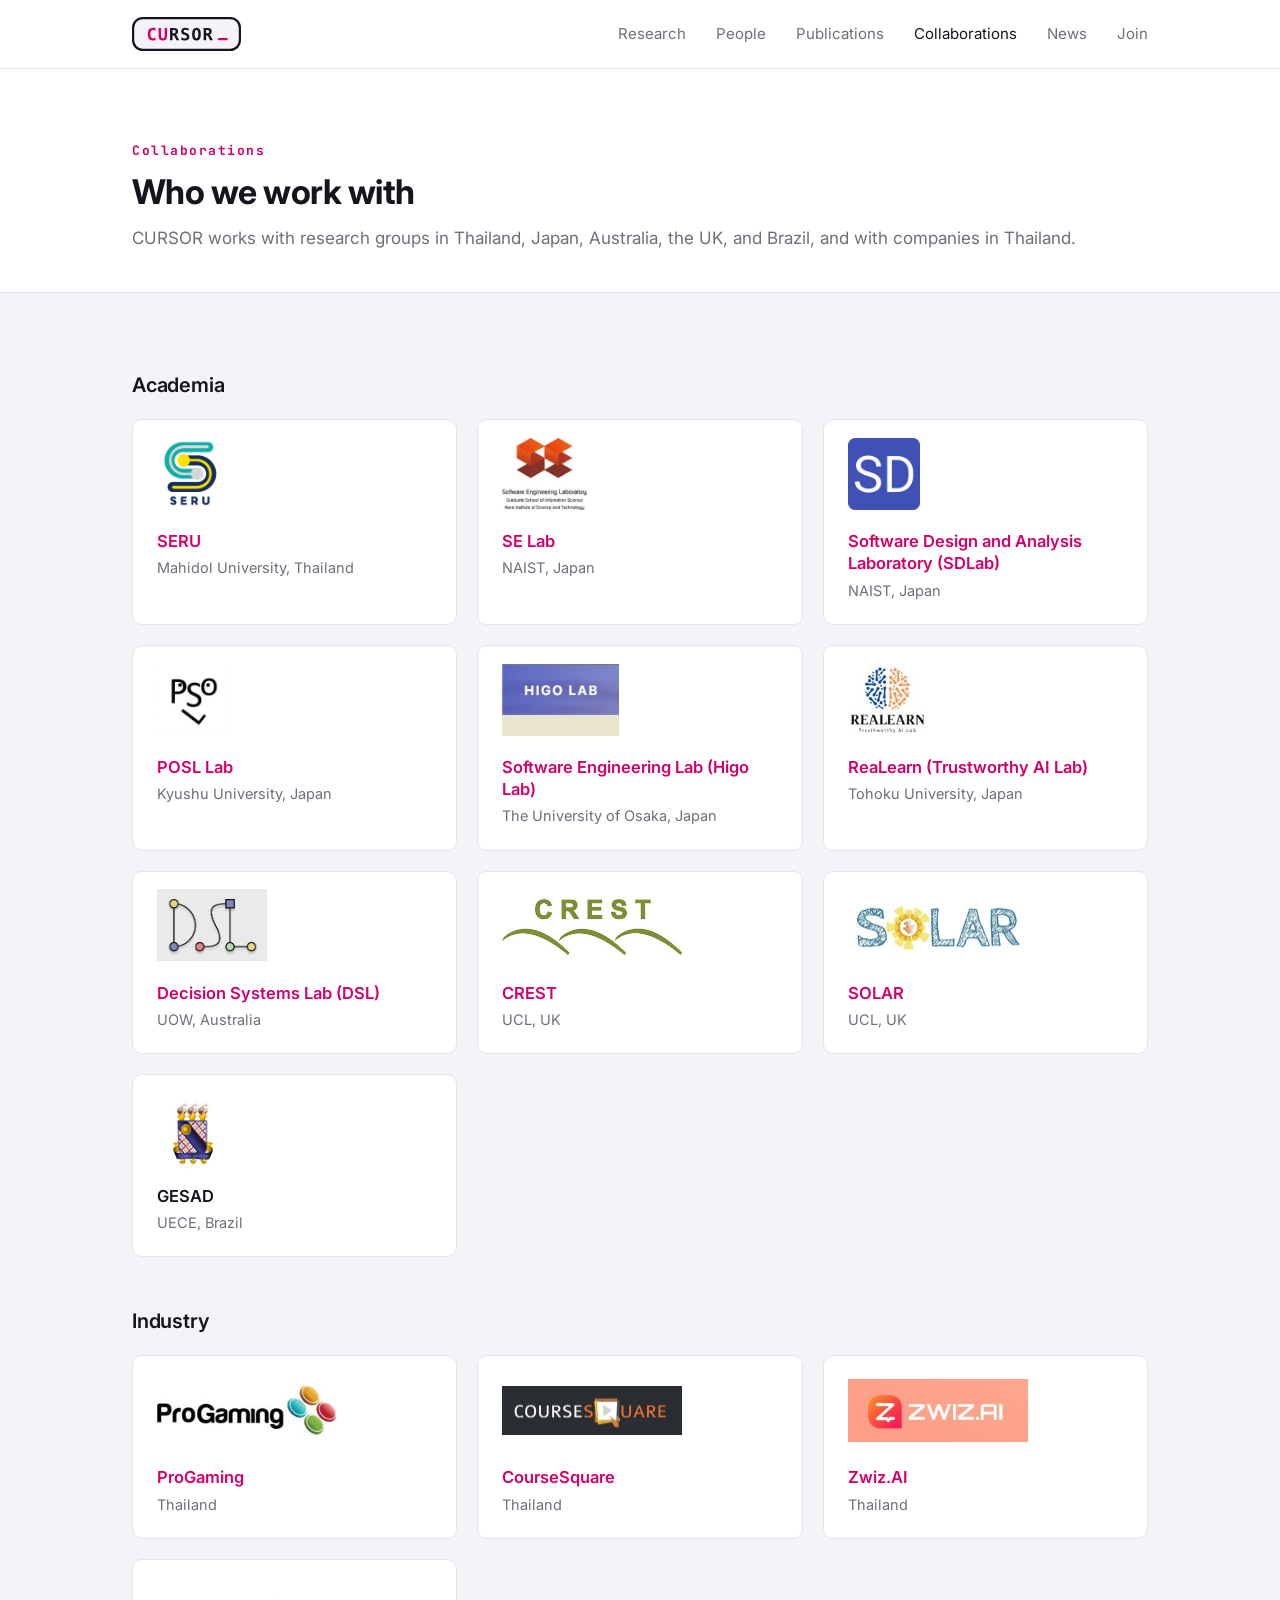
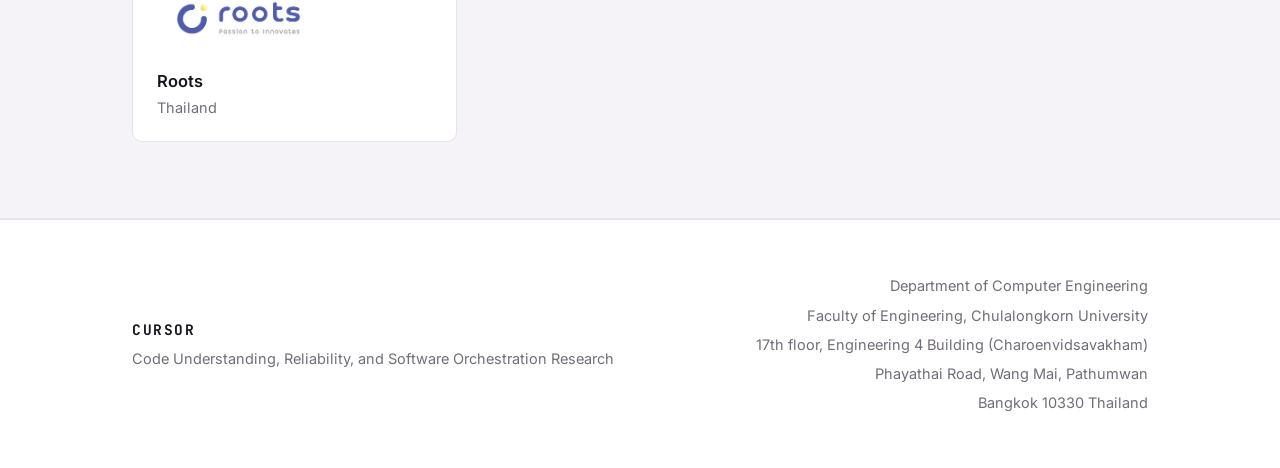
==== commit 83c177b0: "Use cropped ReaLearn logo so it matches the other logos in size Co-Authored-By: Claude Opus 5.5 <nor" ====
--- a/collaborations.html
+++ b/collaborations.html
@@ -74,7 +74,7 @@
           <p>The University of Osaka, Japan</p>
         </div>
         <div class="partner">
-          <div class="partner-logo"><a href="https://sites.google.com/view/racharak-lab" tabindex="-1" aria-hidden="true"><img src="images/partners/realearn-trustworthy-ai-lab-tohoku.jpg" alt="ReaLearn (Trustworthy AI Lab) logo" loading="lazy"></a></div>
+          <div class="partner-logo"><a href="https://sites.google.com/view/racharak-lab" tabindex="-1" aria-hidden="true"><img src="images/internships/realearn-logo.jpg" alt="ReaLearn (Trustworthy AI Lab) logo" loading="lazy"></a></div>
           <h4><a href="https://sites.google.com/view/racharak-lab" style="color:var(--magenta)">ReaLearn (Trustworthy AI Lab)</a></h4>
           <p>Tohoku University, Japan</p>
         </div>
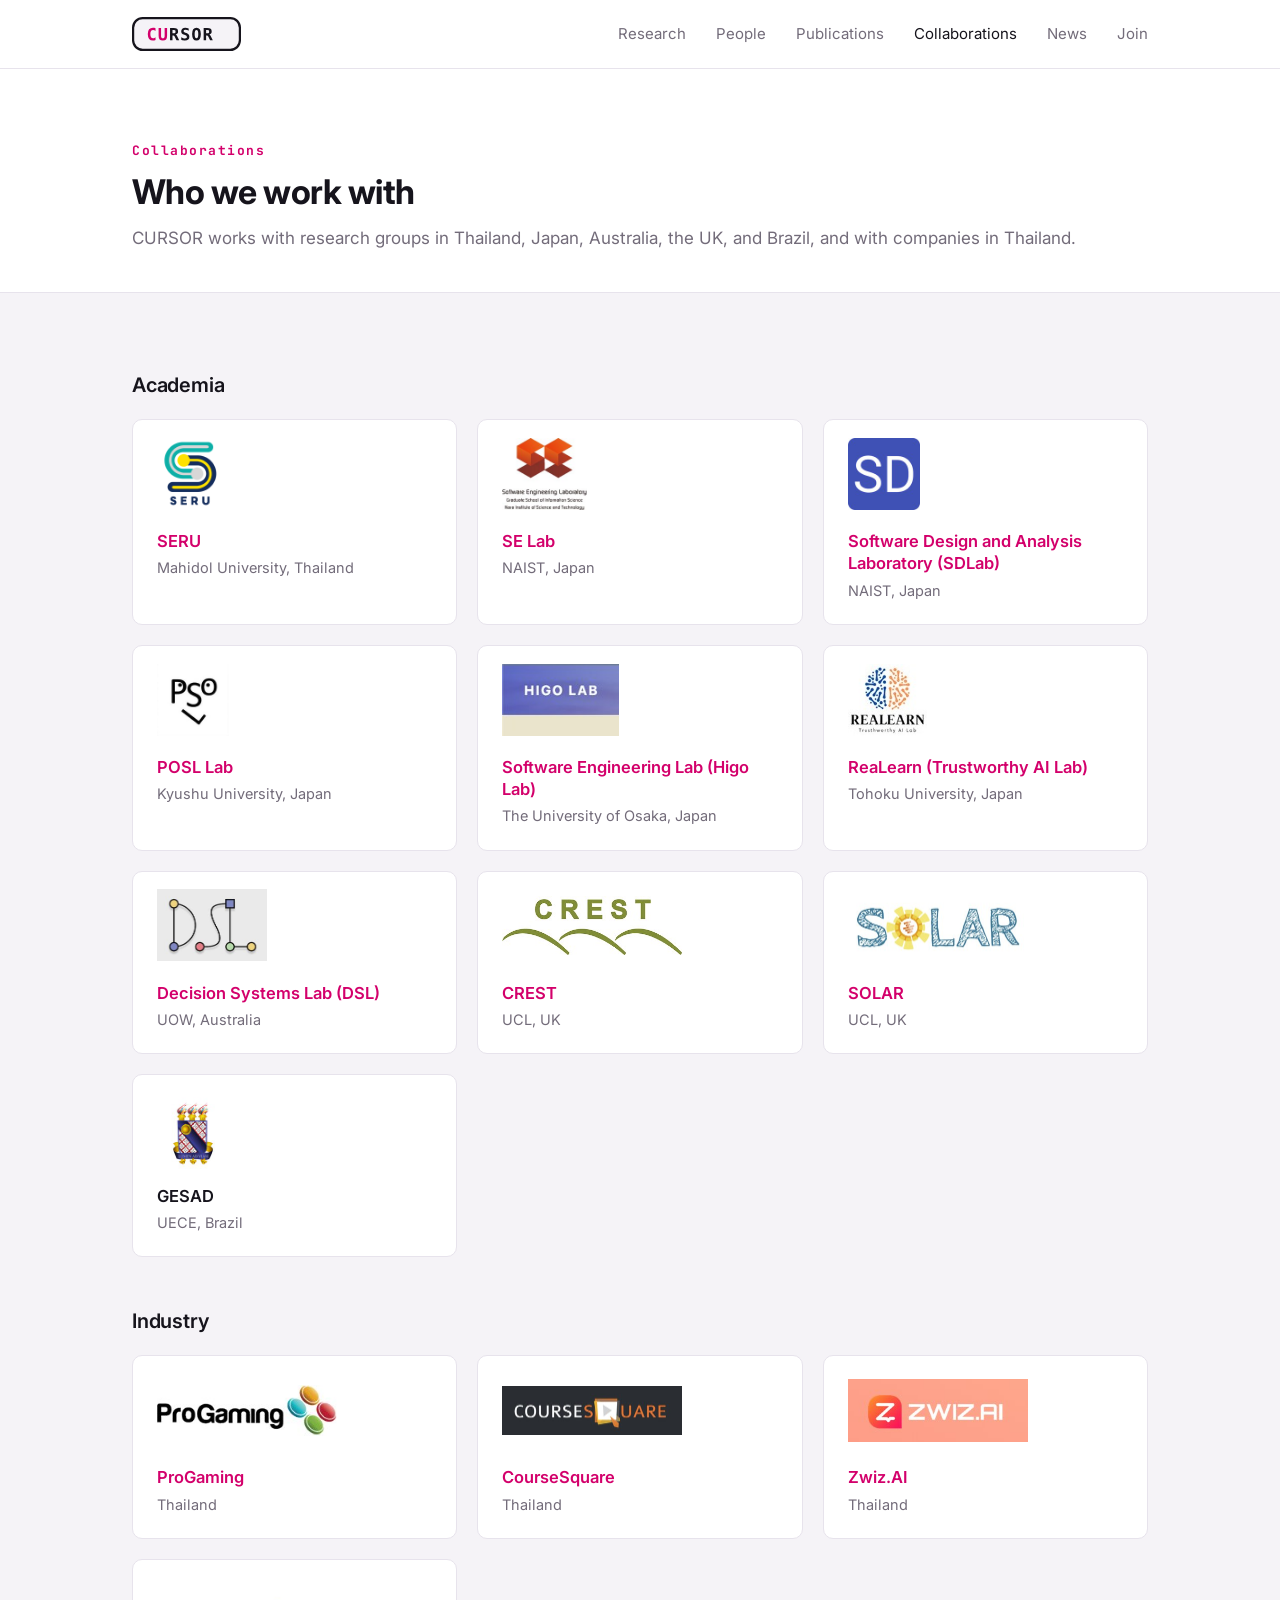
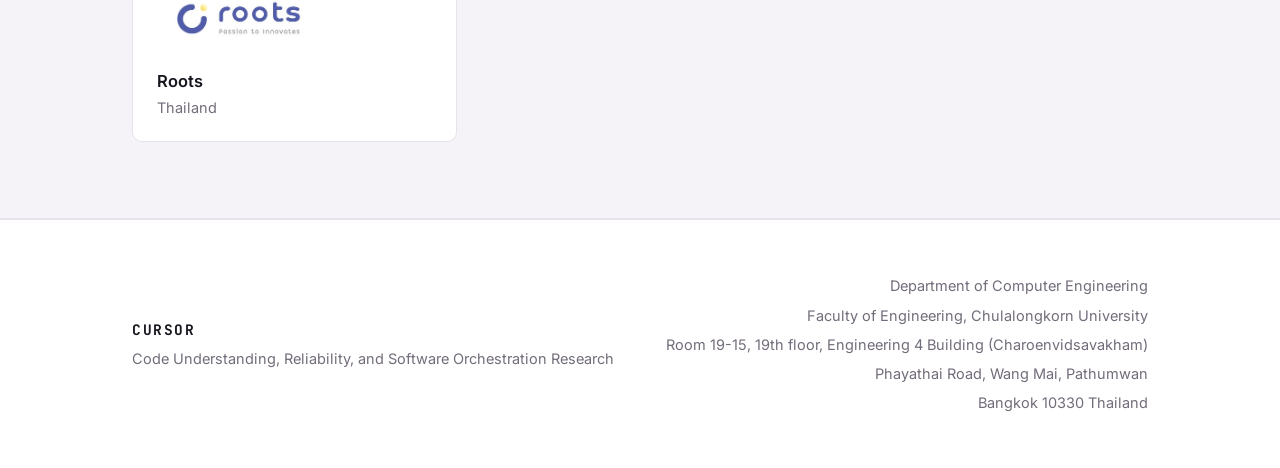
==== commit f28a292d: "Update lab address to Room 19-15, 19th floor Co-Authored-By: Claude Opus 5.5 <noreply@anthropic.com>" ====
--- a/collaborations.html
+++ b/collaborations.html
@@ -136,7 +136,7 @@
     <div class="foot-addr">
       <div>Department of Computer Engineering</div>
       <div style="margin-top:6px;">Faculty of Engineering, Chulalongkorn University</div>
-      <div style="margin-top:6px;">17th floor, Engineering 4 Building (Charoenvidsavakham)</div>
+      <div style="margin-top:6px;">Room 19-15, 19th floor, Engineering 4 Building (Charoenvidsavakham)</div>
       <div style="margin-top:6px;">Phayathai Road, Wang Mai, Pathumwan</div>
       <div style="margin-top:6px;">Bangkok 10330 Thailand</div>
     </div>
--- a/css/style.css
+++ b/css/style.css
@@ -178,3 +178,79 @@
   .pub-search{min-width:0;width:100%;}
   .foot-addr{text-align:left;}
 }
+.btn-apply{display:inline-flex;align-items:center;gap:10px;margin-top:40px;padding:18px 36px;border-radius:10px;font-size:19px;font-weight:700;background:var(--magenta);color:var(--white);box-shadow:0 6px 18px rgba(0,0,0,.18);transition:transform .15s,box-shadow .15s,filter .15s;}
+.btn-apply:hover{transform:translateY(-2px);box-shadow:0 10px 24px rgba(0,0,0,.24);filter:brightness(1.08);}
+.btn-apply svg{width:20px;height:20px;}
+@media (max-width:820px){.btn-apply{display:flex;justify-content:center;width:100%;box-sizing:border-box;}}
+
+/* Japan internship guide (Thai) */
+body.th{font-family:'Inter','Noto Sans Thai',system-ui,-apple-system,sans-serif;line-height:1.7;}
+.jp-credit{font-family:var(--mono);font-size:13px;color:var(--ink) !important;margin-top:18px !important;}
+.jp-toc{display:flex;flex-wrap:wrap;gap:8px;margin:0 0 28px;}
+.jp-toc a{font-size:14px;color:var(--ink);background:var(--white);border:1px solid var(--hair);border-radius:999px;padding:6px 14px;transition:border-color .15s,color .15s;}
+.jp-toc a:hover{border-color:var(--magenta);color:var(--magenta);}
+.jp-note{margin:0 0 20px;}
+.jp-note p{font-size:15px;}
+.jp-legend{display:flex;flex-wrap:wrap;gap:8px;margin:0 0 8px;}
+.tag{display:inline-block;font-size:12.5px;font-weight:600;line-height:1.4;border-radius:999px;padding:3px 11px;border:1px solid transparent;white-space:nowrap;}
+.t-type{color:var(--slate);border-color:var(--hair);background:var(--white);}
+.t-full{color:#065F46;background:#E3F6EC;border-color:#B7E6CC;}
+.t-paid{color:#1E40AF;background:#E6EDFC;border-color:#C3D3F7;}
+.t-partial{color:#8A4B06;background:#FDF1DC;border-color:#F4D9A8;}
+.t-self{color:#9B1C1C;background:#FDE8E8;border-color:#F7C9C9;}
+.t-deadline{color:var(--magenta);background:#FCE6F0;border-color:#F4BCD6;}
+.jp-sec{display:flex;align-items:baseline;gap:14px;font-size:24px;font-weight:700;letter-spacing:-.01em;line-height:1.3;margin:64px 0 22px;scroll-margin-top:90px;}
+.jp-sec .num{font-family:var(--mono);font-size:14px;font-weight:700;color:var(--magenta);}
+.jp-sub{font-weight:600;margin:0 0 12px;}
+.facts.cost{max-width:none;background:var(--white);border:1px solid var(--hair);border-radius:10px;padding:0 24px;}
+.facts.cost dt{font-family:inherit;font-size:14.5px;color:var(--ink);font-weight:600;}
+.facts.cost dd{color:var(--slate);}
+.facts.cost dt:last-of-type,.facts.cost dd:last-of-type{border-bottom:0;}
+.progs{display:grid;grid-template-columns:repeat(2,1fr);gap:20px;}
+.prog{display:flex;flex-direction:column;background:var(--white);border:1px solid var(--hair);border-radius:10px;padding:24px 26px;scroll-margin-top:90px;}
+.prog:target{border-color:var(--magenta);box-shadow:0 0 0 3px #FCE6F0;}
+.prog h4{font-size:18px;font-weight:700;line-height:1.35;margin:0 0 4px;}
+.prog .org{margin:0 0 12px;color:var(--slate);font-size:14.5px;}
+.prog .tags{display:flex;flex-wrap:wrap;gap:6px;margin:0 0 16px;}
+.prog-facts{margin:0;font-size:15px;}
+.prog-facts dt{font-family:var(--mono);font-size:12px;color:var(--slate);margin-top:12px;}
+.prog-facts dt:first-child{margin-top:0;}
+.prog-facts dd{margin:2px 0 0;color:var(--ink);word-break:break-word;}
+.prog-note{margin:16px 0 0;font-size:14.5px;padding:10px 14px;border-radius:8px;border-left:3px solid;}
+.prog-note.good{background:#FCE6F0;border-color:var(--magenta);}
+.prog-note.info{background:#E6EDFC;border-color:#1E40AF;}
+.prog-note.warn{background:#FDF1DC;border-color:#C27409;}
+.btn-site{align-self:flex-start;margin-top:auto;display:inline-flex;align-items:center;gap:8px;padding:10px 18px;border-radius:8px;font-size:15px;font-weight:600;background:var(--magenta);color:var(--white);transition:filter .15s,transform .15s;}
+.prog-facts + .btn-site,.prog-note + .btn-site{margin-top:20px;}
+.prog > .btn-site{margin-top:auto;}
+.prog-facts{margin-bottom:20px;}
+.btn-site:hover{filter:brightness(1.08);transform:translateY(-1px);}
+.btn-site svg{width:16px;height:16px;}
+.table-wrap{overflow-x:auto;background:var(--white);border:1px solid var(--hair);border-radius:10px;}
+table.cmp{width:100%;border-collapse:collapse;font-size:14.5px;}
+table.cmp th,table.cmp td{text-align:left;padding:11px 14px;border-bottom:1px solid var(--hair);vertical-align:top;}
+table.cmp th{font-family:var(--mono);font-size:12px;font-weight:700;color:var(--slate);background:var(--panel);white-space:nowrap;}
+table.cmp tr:last-child td{border-bottom:0;}
+table.cmp td:first-child{font-weight:600;white-space:nowrap;}
+ol.tips{margin:0;padding:0;list-style:none;counter-reset:tip;display:grid;grid-template-columns:repeat(2,1fr);gap:16px;}
+ol.tips li{counter-increment:tip;background:var(--white);border:1px solid var(--hair);border-radius:10px;padding:20px 22px;}
+ol.tips li b{display:block;margin-bottom:6px;}
+ol.tips li b::before{content:counter(tip,decimal-leading-zero);font-family:var(--mono);font-size:13px;color:var(--magenta);margin-right:10px;}
+ol.tips li span{color:var(--slate);font-size:15px;}
+.jp-foot{margin:48px 0 0;font-size:13.5px;color:var(--slate);}
+.guide-link{margin:22px 0 0;font-size:15.5px;}
+@media (max-width:820px){
+  .progs,ol.tips{grid-template-columns:1fr;}
+  .prog{padding:20px;}
+  .facts.cost{grid-template-columns:1fr;padding:0 18px;}
+  .facts.cost dt{border-bottom:0;padding-bottom:0;}
+  .jp-sec{font-size:20px;margin-top:48px;}
+}
+body.th .prog-facts dt{font-family:inherit;font-size:12.5px;font-weight:600;letter-spacing:0;}
+body.th .jp-credit{font-family:inherit;font-size:14px;font-weight:600;}
+body.th table.cmp th{font-family:inherit;font-size:13px;}
+.progs.three{grid-template-columns:repeat(3,1fr);}
+.jp-small{margin:10px 0 0;font-size:13.5px;color:var(--slate);}
+ol.tips li span a{color:var(--magenta);}
+@media (max-width:980px){.progs.three{grid-template-columns:1fr;}}
+.prog .prog-note{margin-bottom:20px;}
